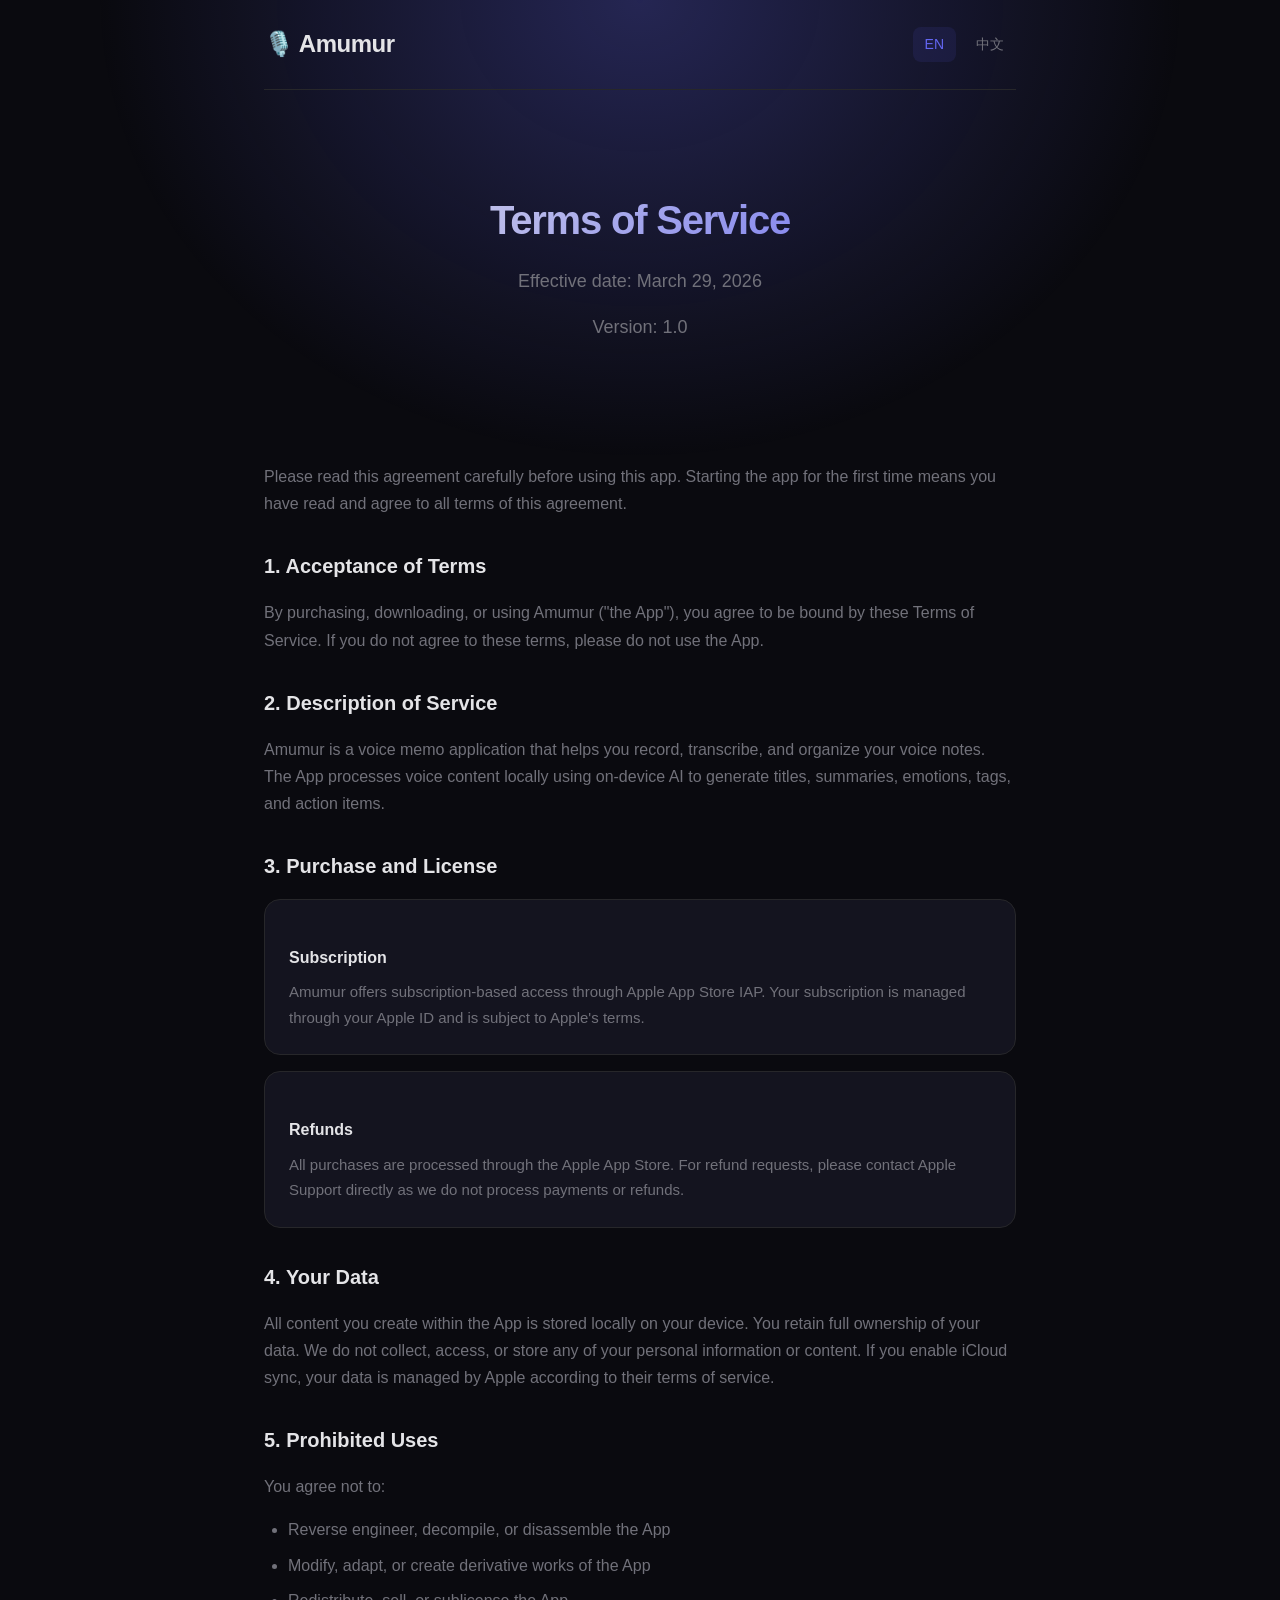
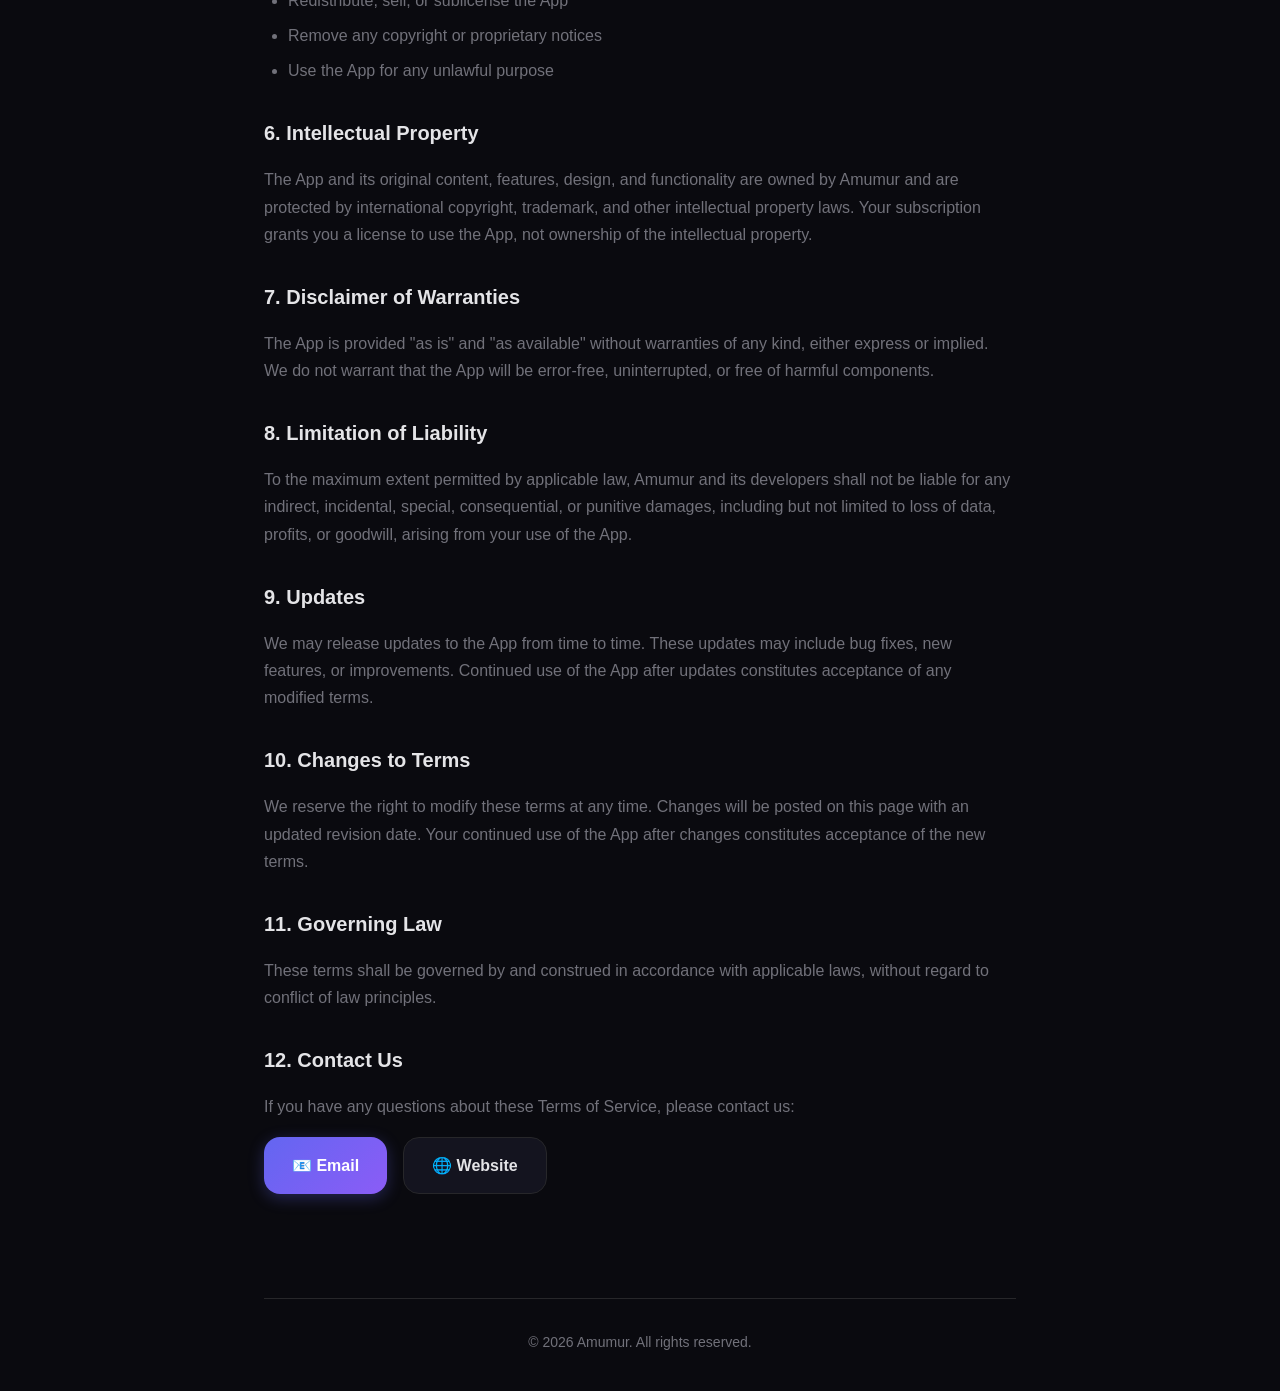
==== en/terms.html @ 736d5686 "新增隐私政策" ====
<!DOCTYPE html>
<html lang="en">
<head>
  <meta charset="UTF-8">
  <meta name="viewport" content="width=device-width, initial-scale=1.0">
  <meta name="description" content="Amumur Terms of Service">
  <title>Amumur - Terms of Service</title>
  <link rel="stylesheet" href="../css/style.css">
</head>
<body>
  <div class="container">
    <header>
      <div class="logo">🎙️ Amumur</div>
      <nav class="lang-switch">
        <a href="../en/terms.html" class="active">EN</a>
        <a href="../zh/terms.html">中文</a>
      </nav>
    </header>

    <main>
      <section class="hero">
        <h1>Terms of Service</h1>
        <p class="subtitle">Effective date: March 29, 2026</p>
        <p class="subtitle">Version: 1.0</p>
      </section>

      <section class="content">
        <p>Please read this agreement carefully before using this app. Starting the app for the first time means you have read and agree to all terms of this agreement.</p>

        <h2>1. Acceptance of Terms</h2>
        <p>By purchasing, downloading, or using Amumur ("the App"), you agree to be bound by these Terms of Service. If you do not agree to these terms, please do not use the App.</p>

        <h2>2. Description of Service</h2>
        <p>Amumur is a voice memo application that helps you record, transcribe, and organize your voice notes. The App processes voice content locally using on-device AI to generate titles, summaries, emotions, tags, and action items.</p>

        <h2>3. Purchase and License</h2>
        <div class="faq-item">
          <h3>Subscription</h3>
          <p>Amumur offers subscription-based access through Apple App Store IAP. Your subscription is managed through your Apple ID and is subject to Apple's terms.</p>
        </div>
        <div class="faq-item">
          <h3>Refunds</h3>
          <p>All purchases are processed through the Apple App Store. For refund requests, please contact Apple Support directly as we do not process payments or refunds.</p>
        </div>

        <h2>4. Your Data</h2>
        <p>All content you create within the App is stored locally on your device. You retain full ownership of your data. We do not collect, access, or store any of your personal information or content. If you enable iCloud sync, your data is managed by Apple according to their terms of service.</p>

        <h2>5. Prohibited Uses</h2>
        <p>You agree not to:</p>
        <ul>
          <li>Reverse engineer, decompile, or disassemble the App</li>
          <li>Modify, adapt, or create derivative works of the App</li>
          <li>Redistribute, sell, or sublicense the App</li>
          <li>Remove any copyright or proprietary notices</li>
          <li>Use the App for any unlawful purpose</li>
        </ul>

        <h2>6. Intellectual Property</h2>
        <p>The App and its original content, features, design, and functionality are owned by Amumur and are protected by international copyright, trademark, and other intellectual property laws. Your subscription grants you a license to use the App, not ownership of the intellectual property.</p>

        <h2>7. Disclaimer of Warranties</h2>
        <p>The App is provided "as is" and "as available" without warranties of any kind, either express or implied. We do not warrant that the App will be error-free, uninterrupted, or free of harmful components.</p>

        <h2>8. Limitation of Liability</h2>
        <p>To the maximum extent permitted by applicable law, Amumur and its developers shall not be liable for any indirect, incidental, special, consequential, or punitive damages, including but not limited to loss of data, profits, or goodwill, arising from your use of the App.</p>

        <h2>9. Updates</h2>
        <p>We may release updates to the App from time to time. These updates may include bug fixes, new features, or improvements. Continued use of the App after updates constitutes acceptance of any modified terms.</p>

        <h2>10. Changes to Terms</h2>
        <p>We reserve the right to modify these terms at any time. Changes will be posted on this page with an updated revision date. Your continued use of the App after changes constitutes acceptance of the new terms.</p>

        <h2>11. Governing Law</h2>
        <p>These terms shall be governed by and construed in accordance with applicable laws, without regard to conflict of law principles.</p>

        <h2>12. Contact Us</h2>
        <p>If you have any questions about these Terms of Service, please contact us:</p>
        <div class="contact-section">
          <a href="mailto:support@amumur.com" class="email-btn">📧 Email</a>
          <a href="https://amumur.com" class="website-btn">🌐 Website</a>
        </div>
      </section>
    </main>

    <footer>
      <p>© 2026 Amumur. All rights reserved.</p>
    </footer>
  </div>
</body>
</html>
---- css/style.css ----
/* ============================================
   Amumur Support Page Styles
   Modern, Clean, Responsive Design
   ============================================ */

:root {
  --color-bg: #0a0a0f;
  --color-surface: #14141f;
  --color-primary: #6366f1;
  --color-primary-glow: rgba(99, 102, 241, 0.3);
  --color-accent: #8b5cf6;
  --color-text: #e4e4e7;
  --color-text-muted: #71717a;
  --color-border: #27272a;
  --font-main: 'SF Pro Display', -apple-system, BlinkMacSystemFont, 'Segoe UI', sans-serif;
  --radius: 16px;
  --shadow: 0 4px 24px rgba(0, 0, 0, 0.4);
}

* {
  margin: 0;
  padding: 0;
  box-sizing: border-box;
}

html {
  scroll-behavior: smooth;
}

body {
  font-family: var(--font-main);
  background: var(--color-bg);
  color: var(--color-text);
  line-height: 1.7;
  min-height: 100vh;
}

/* Background Gradient Effect */
body::before {
  content: '';
  position: fixed;
  top: 0;
  left: 0;
  right: 0;
  height: 60vh;
  background: radial-gradient(ellipse at 50% 0%, var(--color-primary-glow) 0%, transparent 60%);
  pointer-events: none;
  z-index: -1;
}

.container {
  max-width: 800px;
  margin: 0 auto;
  padding: 0 24px;
}

/* Header */
header {
  display: flex;
  justify-content: space-between;
  align-items: center;
  padding: 24px 0;
  border-bottom: 1px solid var(--color-border);
}

.logo {
  font-size: 1.5rem;
  font-weight: 700;
  letter-spacing: -0.02em;
}

.lang-switch {
  display: flex;
  gap: 8px;
}

.lang-switch a {
  color: var(--color-text-muted);
  text-decoration: none;
  padding: 6px 12px;
  border-radius: 8px;
  font-size: 0.875rem;
  transition: all 0.2s ease;
}

.lang-switch a:hover {
  color: var(--color-text);
  background: var(--color-surface);
}

.lang-switch a.active {
  color: var(--color-primary);
  background: rgba(99, 102, 241, 0.1);
}

/* Main Content */
main {
  padding: 48px 0;
}

section {
  margin-bottom: 56px;
}

.hero {
  text-align: center;
  padding: 48px 0;
}

.hero h1 {
  font-size: 2.5rem;
  font-weight: 700;
  letter-spacing: -0.03em;
  margin-bottom: 12px;
  background: linear-gradient(135deg, var(--color-text), var(--color-primary));
  -webkit-background-clip: text;
  -webkit-text-fill-color: transparent;
  background-clip: text;
}

.hero .subtitle {
  font-size: 1.125rem;
  color: var(--color-text-muted);
}

h2 {
  font-size: 1.25rem;
  font-weight: 600;
  margin-bottom: 16px;
  margin-top: 32px;
  color: var(--color-text);
}

h3 {
  font-size: 1.1rem;
  font-weight: 600;
  margin-bottom: 12px;
  margin-top: 20px;
  color: var(--color-text);
}

p {
  color: var(--color-text-muted);
  margin-bottom: 16px;
}

ul {
  color: var(--color-text-muted);
  margin-left: 24px;
  margin-bottom: 16px;
}

li {
  margin-bottom: 8px;
}

/* Article Section */
.article {
  background: var(--color-surface);
  border: 1px solid var(--color-border);
  border-radius: var(--radius);
  padding: 24px;
  margin-bottom: 16px;
}

.article.highlight {
  border-color: #22c55e;
  background: rgba(34, 197, 94, 0.05);
}

.article h3 {
  margin-top: 0;
}

.article p {
  margin-bottom: 8px;
}

.article p:last-child {
  margin-bottom: 0;
}

/* Highlight Box */
.highlight-box {
  background: rgba(34, 197, 94, 0.1);
  border: 1px solid #22c55e;
  border-radius: var(--radius);
  padding: 20px 24px;
  margin-bottom: 24px;
}

.highlight-box p {
  color: #86efac;
  margin-bottom: 0;
  font-weight: 500;
}

/* Contact Section */
.contact-section {
  display: flex;
  gap: 16px;
  flex-wrap: wrap;
  margin-top: 16px;
}

.email-btn {
  display: inline-flex;
  align-items: center;
  gap: 8px;
  background: linear-gradient(135deg, var(--color-primary), var(--color-accent));
  color: white;
  text-decoration: none;
  padding: 14px 28px;
  border-radius: var(--radius);
  font-weight: 600;
  font-size: 1rem;
  transition: all 0.3s ease;
  box-shadow: 0 4px 16px var(--color-primary-glow);
}

.email-btn:hover {
  transform: translateY(-2px);
  box-shadow: 0 8px 24px var(--color-primary-glow);
}

.website-btn {
  display: inline-flex;
  align-items: center;
  gap: 8px;
  background: var(--color-surface);
  color: var(--color-text);
  text-decoration: none;
  padding: 14px 28px;
  border-radius: var(--radius);
  font-weight: 600;
  font-size: 1rem;
  transition: all 0.3s ease;
  border: 1px solid var(--color-border);
}

.website-btn:hover {
  border-color: var(--color-primary);
  transform: translateY(-2px);
}

/* FAQ Section */
.faq-item {
  background: var(--color-surface);
  border: 1px solid var(--color-border);
  border-radius: var(--radius);
  padding: 24px;
  margin-bottom: 16px;
  transition: all 0.2s ease;
}

.faq-item:hover {
  border-color: var(--color-primary);
}

.faq-item h3 {
  font-size: 1rem;
  font-weight: 600;
  margin-bottom: 8px;
  color: var(--color-text);
}

.faq-item p {
  margin-bottom: 0;
  font-size: 0.9375rem;
}

/* Links Section */
.link-group {
  display: flex;
  gap: 16px;
  flex-wrap: wrap;
}

.link-group a {
  color: var(--color-primary);
  text-decoration: none;
  padding: 12px 20px;
  border: 1px solid var(--color-border);
  border-radius: var(--radius);
  transition: all 0.2s ease;
}

.link-group a:hover {
  background: var(--color-surface);
  border-color: var(--color-primary);
}

/* Footer */
footer {
  text-align: center;
  padding: 32px 0;
  border-top: 1px solid var(--color-border);
  color: var(--color-text-muted);
  font-size: 0.875rem;
}

footer p {
  margin-bottom: 4px;
}

/* Responsive Design */
@media (max-width: 640px) {
  .container {
    padding: 0 16px;
  }
  
  .hero h1 {
    font-size: 1.875rem;
  }
  
  header {
    flex-direction: column;
    gap: 16px;
  }
  
  .lang-switch {
    flex-wrap: wrap;
    justify-content: center;
  }
  
  .link-group {
    flex-direction: column;
  }
  
  .link-group a {
    text-align: center;
  }
  
  .contact-section {
    flex-direction: column;
  }
  
  .contact-section a {
    width: 100%;
    text-align: center;
    justify-content: center;
  }
}

/* Animation */
@keyframes fadeIn {
  from {
    opacity: 0;
    transform: translateY(20px);
  }
  to {
    opacity: 1;
    transform: translateY(0);
  }
}

section {
  animation: fadeIn 0.6s ease-out forwards;
  opacity: 0;
}

section:nth-child(1) { animation-delay: 0.1s; }
section:nth-child(2) { animation-delay: 0.2s; }
section:nth-child(3) { animation-delay: 0.3s; }
section:nth-child(4) { animation-delay: 0.4s; }
section:nth-child(5) { animation-delay: 0.5s; }
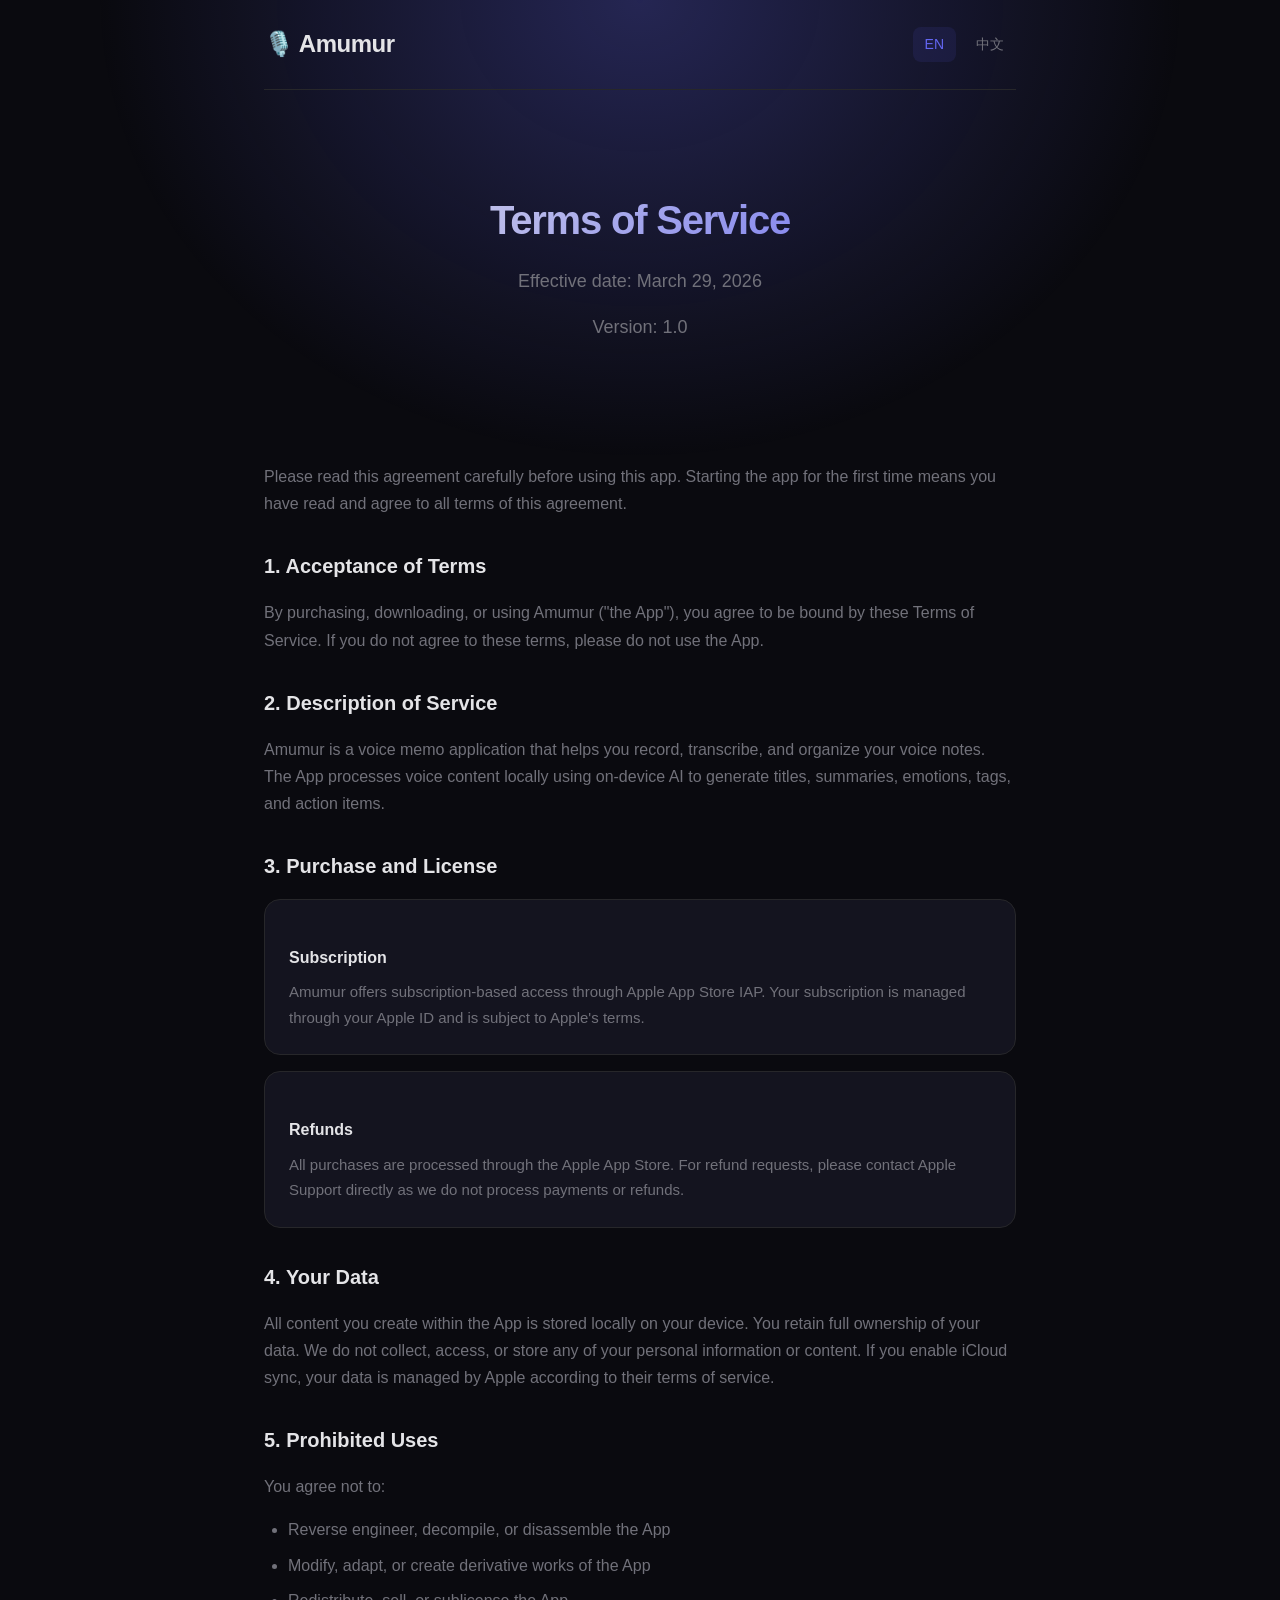
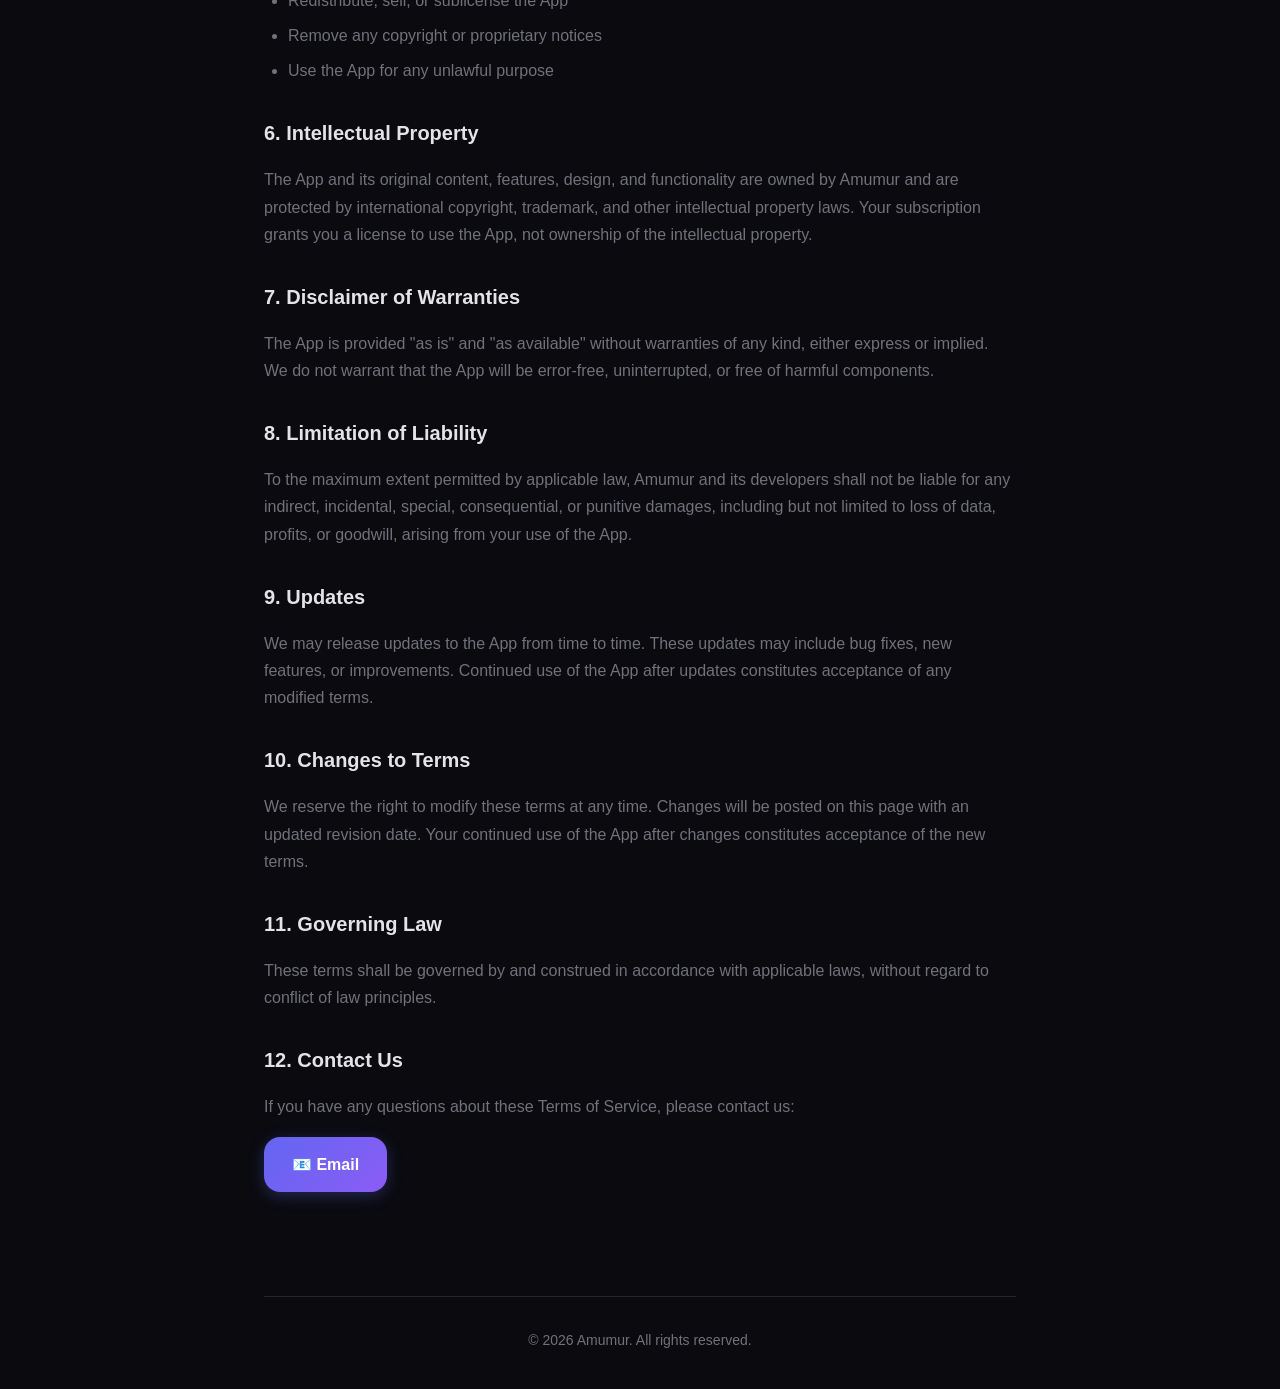
==== commit 785ffa29: "优化协议儿童年龄段" ====
--- a/en/terms.html
+++ b/en/terms.html
@@ -77,8 +77,7 @@
         <h2>12. Contact Us</h2>
         <p>If you have any questions about these Terms of Service, please contact us:</p>
         <div class="contact-section">
-          <a href="mailto:support@amumur.com" class="email-btn">📧 Email</a>
-          <a href="https://amumur.com" class="website-btn">🌐 Website</a>
+          <a href="mailto:peer2peer.wang@gmail.com" class="email-btn">📧 Email</a>
         </div>
       </section>
     </main>
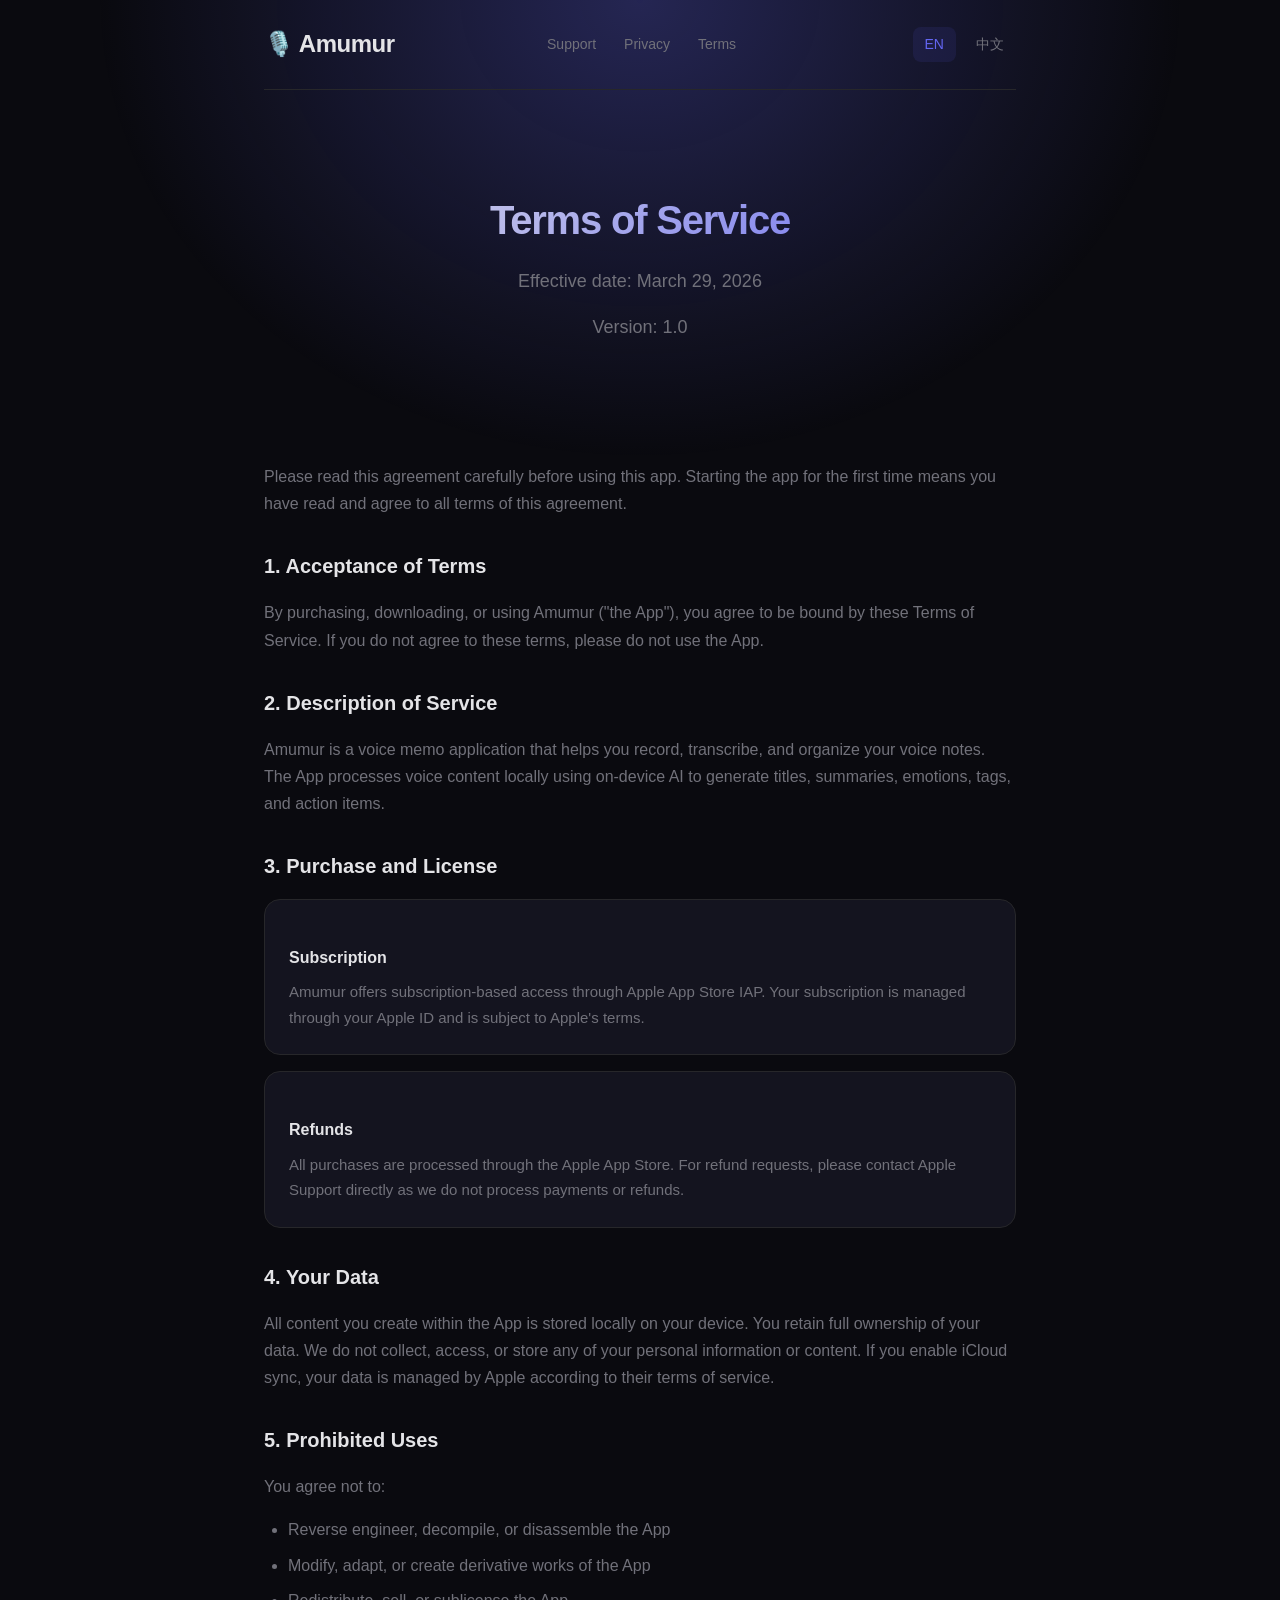
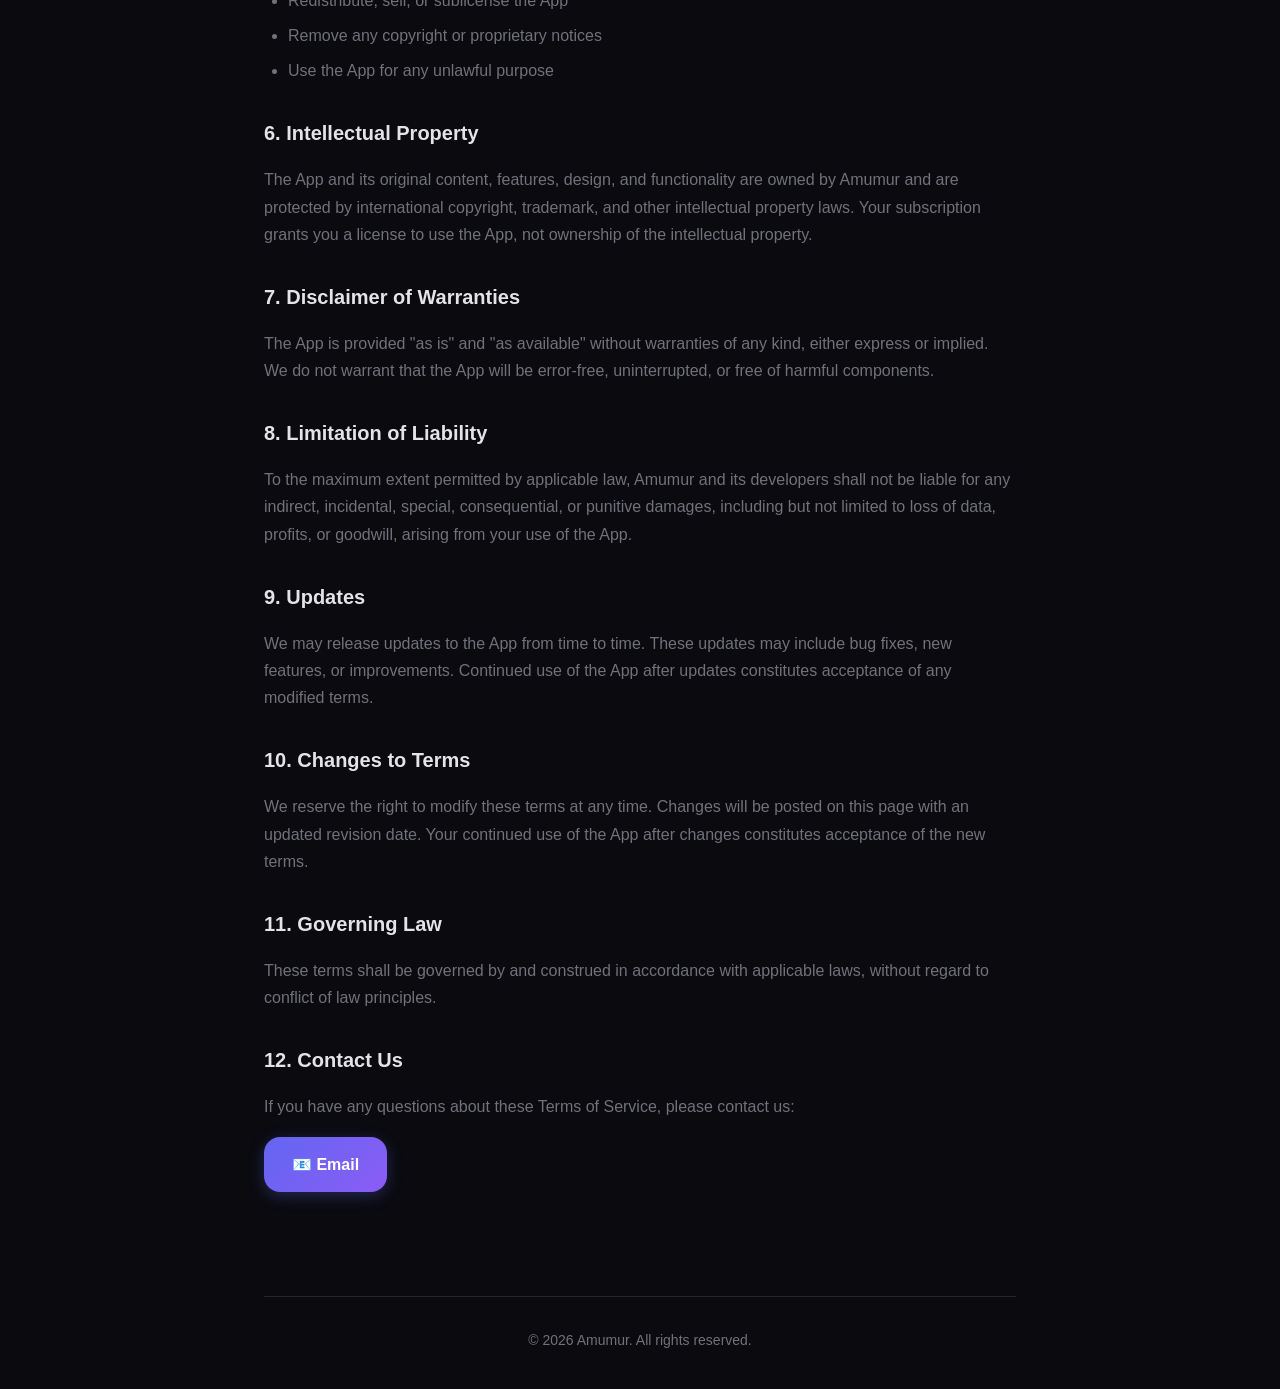
==== commit 9d74f2a9: "新增支持页面" ====
--- a/en/terms.html
+++ b/en/terms.html
@@ -11,8 +11,13 @@
   <div class="container">
     <header>
       <div class="logo">🎙️ Amumur</div>
+      <nav>
+        <a href="support.html">Support</a>
+        <a href="privacy.html">Privacy</a>
+        <a href="terms.html">Terms</a>
+      </nav>
       <nav class="lang-switch">
-        <a href="../en/terms.html" class="active">EN</a>
+        <a href="terms.html" class="active">EN</a>
         <a href="../zh/terms.html">中文</a>
       </nav>
     </header>
--- a/css/style.css
+++ b/css/style.css
@@ -93,6 +93,32 @@
   background: rgba(99, 102, 241, 0.1);
 }
 
+/* Main Navigation */
+header nav:not(.lang-switch) {
+  display: flex;
+  gap: 4px;
+  margin-right: 24px;
+}
+
+header nav:not(.lang-switch) a {
+  color: var(--color-text-muted);
+  text-decoration: none;
+  padding: 6px 12px;
+  border-radius: 8px;
+  font-size: 0.875rem;
+  transition: all 0.2s ease;
+}
+
+header nav:not(.lang-switch) a:hover {
+  color: var(--color-text);
+  background: var(--color-surface);
+}
+
+header nav:not(.lang-switch) a.active {
+  color: var(--color-primary);
+  background: rgba(99, 102, 241, 0.1);
+}
+
 /* Main Content */
 main {
   padding: 48px 0;
